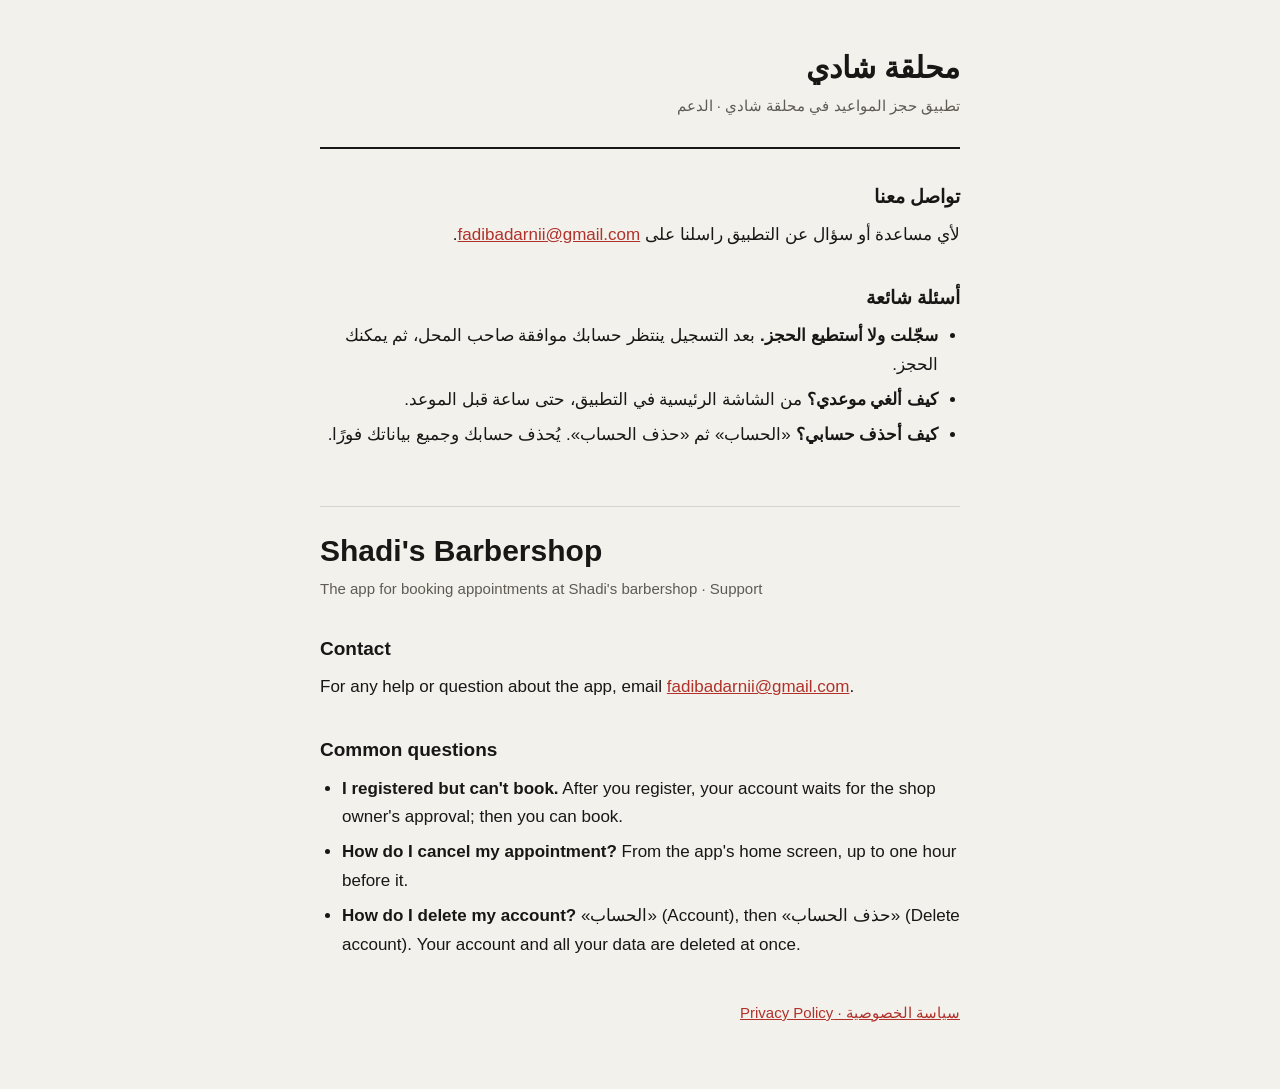
==== index.html @ eefc417c "The app's support and privacy pages Co-Authored-By: Claude Opus 5.5 <noreply@anthropic.com> Claude-S" ====
<!doctype html>
<html lang="ar" dir="rtl">
<head>
  <meta charset="utf-8">
  <meta name="viewport" content="width=device-width, initial-scale=1">
  <title>الدعم – محلقة شادي</title>
  <link rel="stylesheet" href="style.css">
</head>
<body>
<main>
  <header>
    <h1>محلقة شادي</h1>
    <p class="meta">تطبيق حجز المواعيد في محلقة شادي · الدعم</p>
  </header>

  <h2>تواصل معنا</h2>
  <p>لأي مساعدة أو سؤال عن التطبيق راسلنا على <a href="mailto:fadibadarnii@gmail.com">fadibadarnii@gmail.com</a>.</p>

  <h2>أسئلة شائعة</h2>
  <ul>
    <li><strong>سجّلت ولا أستطيع الحجز.</strong> بعد التسجيل ينتظر حسابك موافقة صاحب المحل، ثم يمكنك الحجز.</li>
    <li><strong>كيف ألغي موعدي؟</strong> من الشاشة الرئيسية في التطبيق، حتى ساعة قبل الموعد.</li>
    <li><strong>كيف أحذف حسابي؟</strong> «الحساب» ثم «حذف الحساب». يُحذف حسابك وجميع بياناتك فورًا.</li>
  </ul>

  <section lang="en" dir="ltr">
    <h1>Shadi's Barbershop</h1>
    <p class="meta">The app for booking appointments at Shadi's barbershop · Support</p>

    <h2>Contact</h2>
    <p>For any help or question about the app, email <a href="mailto:fadibadarnii@gmail.com">fadibadarnii@gmail.com</a>.</p>

    <h2>Common questions</h2>
    <ul>
      <li><strong>I registered but can't book.</strong> After you register, your account waits for the shop owner's approval; then you can book.</li>
      <li><strong>How do I cancel my appointment?</strong> From the app's home screen, up to one hour before it.</li>
      <li><strong>How do I delete my account?</strong> «الحساب» (Account), then «حذف الحساب» (Delete account). Your account and all your data are deleted at once.</li>
    </ul>
  </section>

  <nav><a href="privacy.html">سياسة الخصوصية · Privacy Policy</a></nav>
</main>
</body>
</html>
---- style.css ----
:root {
  --ground: #f3f1ec;
  --ink: #171716;
  --muted: #5f5b54;
  --line: #d8d5cd;
  --red: #b0322a;
}

* {
  box-sizing: border-box;
}

html {
  background: var(--ground);
}

body {
  margin: 0;
  color: var(--ink);
  font-family: -apple-system, "Segoe UI", "Noto Sans Arabic", Tahoma, sans-serif;
  font-size: 17px;
  line-height: 1.7;
}

main {
  max-width: 680px;
  margin: 0 auto;
  padding: 48px 20px 64px;
}

header {
  border-bottom: 2px solid var(--ink);
  padding-bottom: 16px;
  margin-bottom: 8px;
}

h1 {
  font-size: 30px;
  line-height: 1.3;
  margin: 0;
}

h2 {
  font-size: 19px;
  margin: 32px 0 8px;
}

p,
ul {
  margin: 0 0 12px;
}

ul {
  padding-inline-start: 22px;
}

li {
  margin-bottom: 6px;
}

.meta {
  color: var(--muted);
  font-size: 15px;
  margin-top: 6px;
}

a {
  color: var(--red);
}

section[lang="en"] {
  margin-top: 56px;
  padding-top: 24px;
  border-top: 1px solid var(--line);
}

nav {
  margin-top: 40px;
  font-size: 15px;
}
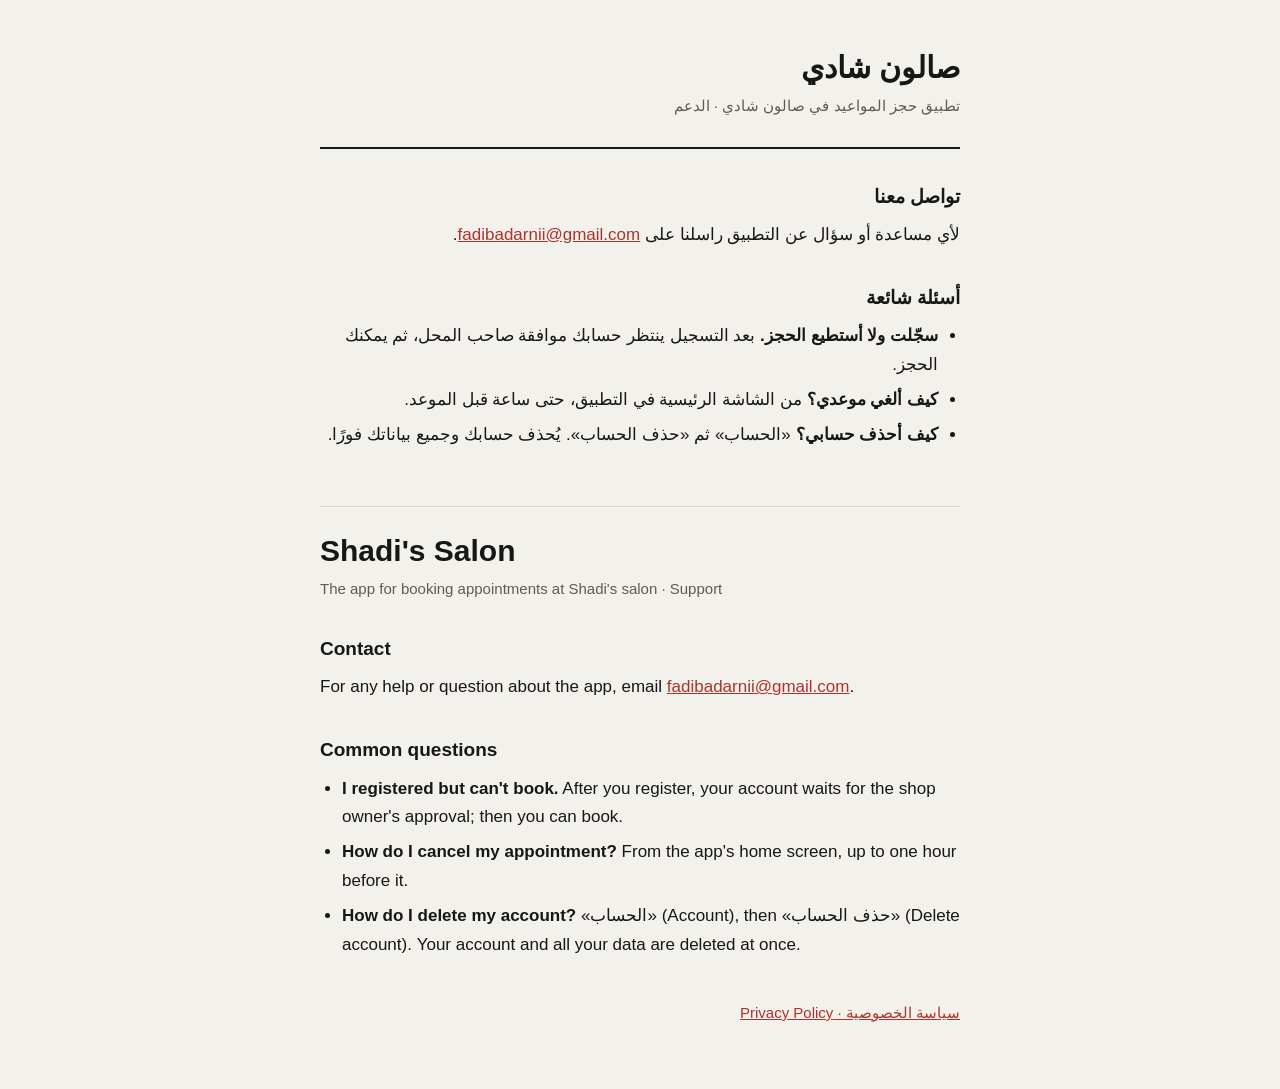
==== commit 1a0bbb3d: "Name: «صالون شادي» (Shadi's Salon); the TV sample has Shadi alone Co-Authored-By: Claude Opus 5.5 <n" ====
--- a/index.html
+++ b/index.html
@@ -3,14 +3,14 @@
 <head>
   <meta charset="utf-8">
   <meta name="viewport" content="width=device-width, initial-scale=1">
-  <title>الدعم – محلقة شادي</title>
+  <title>الدعم – صالون شادي</title>
   <link rel="stylesheet" href="style.css">
 </head>
 <body>
 <main>
   <header>
-    <h1>محلقة شادي</h1>
-    <p class="meta">تطبيق حجز المواعيد في محلقة شادي · الدعم</p>
+    <h1>صالون شادي</h1>
+    <p class="meta">تطبيق حجز المواعيد في صالون شادي · الدعم</p>
   </header>
 
   <h2>تواصل معنا</h2>
@@ -24,8 +24,8 @@
   </ul>
 
   <section lang="en" dir="ltr">
-    <h1>Shadi's Barbershop</h1>
-    <p class="meta">The app for booking appointments at Shadi's barbershop · Support</p>
+    <h1>Shadi's Salon</h1>
+    <p class="meta">The app for booking appointments at Shadi's salon · Support</p>
 
     <h2>Contact</h2>
     <p>For any help or question about the app, email <a href="mailto:fadibadarnii@gmail.com">fadibadarnii@gmail.com</a>.</p>
